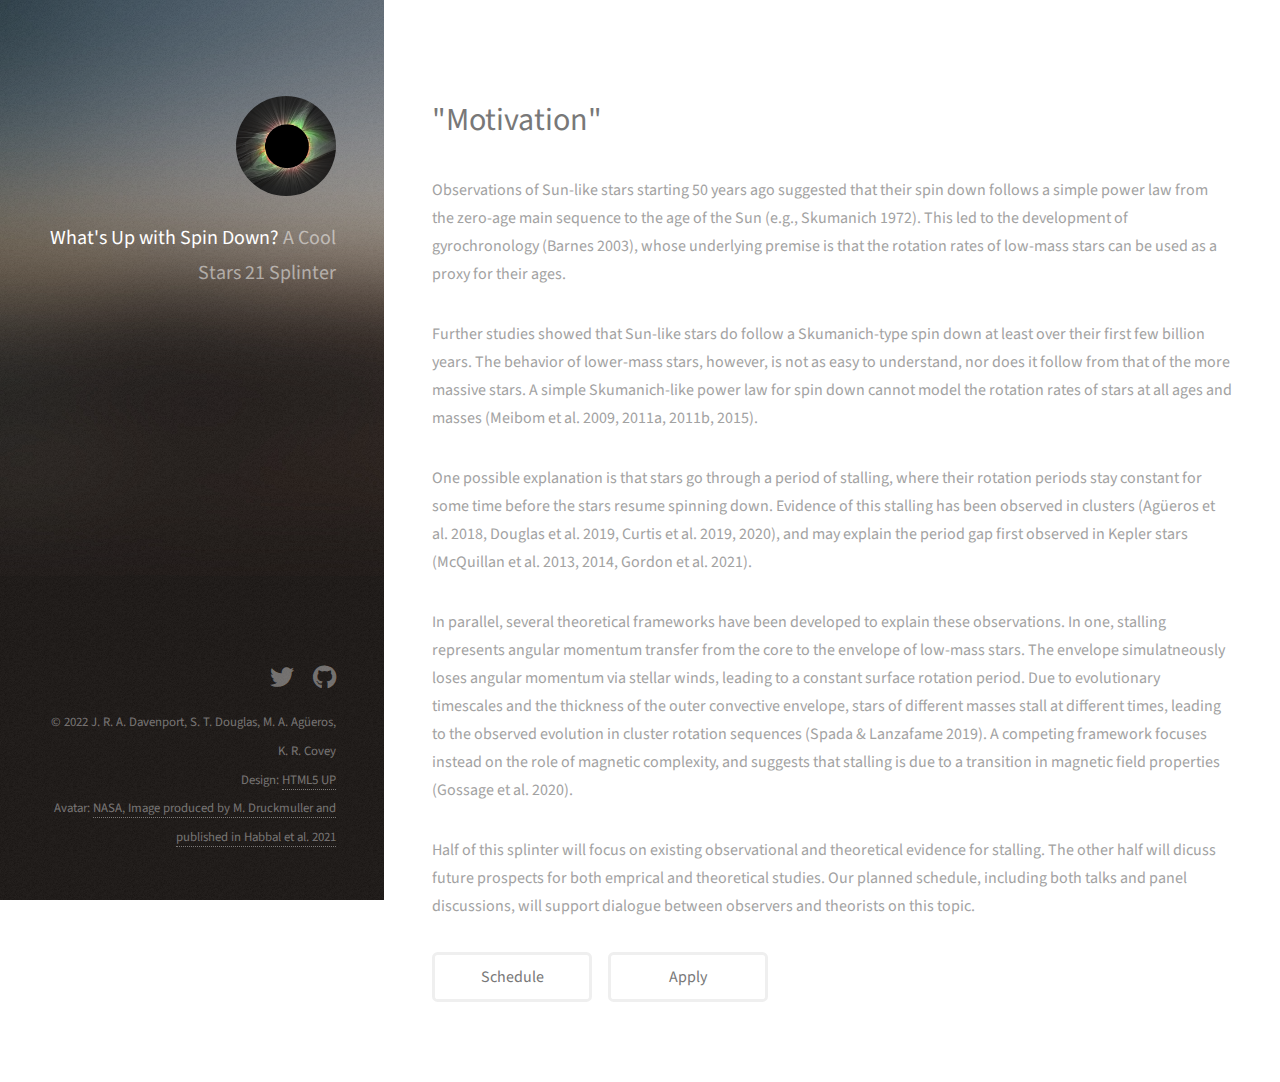
==== motivation.html @ 22a34e7c "add schedule and motivation and avatar image; remove unused material" ====
<!DOCTYPE HTML>
<!--
	Strata by HTML5 UP
	html5up.net | @ajlkn
	Free for personal and commercial use under the CCA 3.0 license (html5up.net/license)
-->
<html>
	<head>
		<title>Motivation</title>
		<meta charset="utf-8" />
		<meta name="viewport" content="width=device-width, initial-scale=1, user-scalable=no" />
		<link rel="stylesheet" href="assets/css/main.css" />
	</head>
	<body class="is-preload">

		<!-- Header -->
			<header id="header">
				<div class="inner">
					<a href="index.html" class="image avatar"><img src="images/avatar.png" alt="" /></a>
					<h1><strong>What's Up with Spin Down?</strong> <br />
					A Cool Stars 21 Splinter<br />
					</h1>
				</div>
			</header>

		<!-- Main -->
			<div id="main">

				<!-- One -->
					<section id="one">
						<header class="major">
							<h2>"Motivation" </h2>
						</header>
						<p>
                            Observations of Sun-like stars starting 50 years ago suggested that their spin down follows a simple power law from the zero-age main sequence to the age of the Sun (e.g., Skumanich 1972). This led to the development of gyrochronology (Barnes 2003), whose underlying premise is that the rotation rates of low-mass stars can be used as a proxy for their ages.
                            <!-- Ages of low-mass stars derived via other methods are highly uncertain, given their long main-sequence lifetimes. -->
                            </p>
                            <p>
                            Further studies showed that Sun-like stars do follow a Skumanich-type spin down at least over their first few billion years. The behavior of lower-mass stars, however, is not as easy to understand, nor does it follow from that of the more massive stars.
                            A simple Skumanich-like power law for spin down cannot model the rotation rates of stars at all ages and masses (Meibom et al. 2009, 2011a, 2011b, 2015).
                            <!-- A single power law cannot simultaneously account for the evolution of solar-mass and lower-mass stars from the age of the Pleiades (~125 Myr) to that of the Hyades (~700 Myr; Meibom et al. 2009, 2011a). Furthermore, the shape of the slow-rotator sequence changes dramatically from what is observed in younger open clusters to that seen in older clusters (1-2.5 Gyr; Meibom et al. 2011b, 2015). These studies established clearly that  -->
                        </p>
                        <p>
                            One possible explanation is that stars go through a period of stalling, where their rotation periods stay constant for some time before the stars resume spinning down.
                            Evidence of this stalling has been observed in clusters (Agüeros et al. 2018, Douglas et al. 2019, Curtis et al. 2019, 2020),
                            and may explain the period gap first observed in Kepler stars (McQuillan et al. 2013, 2014, Gordon et al. 2021).
                            <!-- Half of this splinter will focus on the existing observational evidence for stalling, as well as potential future observations of older and/or low-mass stars.  -->
                            <!-- Recent analyses of Kepler/K2 observations of cluster stars show that solar-mass stars spin down continuously from the age of the Hyades and Praesepe (~700 Myr) to at least 1-1.3 Gyr, the age of NGC 6811 and NGC 752.
                            In contrast, lower mass stars (e.g., K dwarfs) have approximately constant rotation periods over the same timespan (Agüeros et al. 2018, Douglas et al. 2019, Curtis et al. 2019).
                            This is also seen in observations of field stars, where stalling has been proposed to explain the period gap first seen in Kepler stars (McQuillan et al. 2013, 2014) and now confirmed in K2 targets (Gordon et al. 2021).  -->
                            <!-- In addition, early M dwarfs evolve very little from about 1-2.5 Gyr, even as solar-mass stars continue to spin down smoothly over that interval (Curtis et al. 2020). -->
                        </p>
                        <p>
                            In parallel, several theoretical frameworks have been developed to explain these observations.
                            In one, stalling represents angular momentum transfer from the core to the envelope of low-mass stars.
                            The envelope simulatneously loses angular momentum via stellar winds, leading to a constant surface rotation period.
                            Due to evolutionary timescales and the thickness of the outer convective envelope, stars of different masses stall at different times,
                            leading to the observed evolution in cluster rotation sequences (Spada & Lanzafame 2019).
                            A competing framework focuses instead on the role of magnetic complexity, and suggests that stalling is due to a transition in magnetic field properties (Gossage et al. 2020).
                            <!-- The second half of our proposed splinter will focus on theoretical explanations for stalling, implications for our understanding of the Sun’s past and future rotation & activity (and thus also for Earth’s past + future habitability), and future prospects for modeling this phenomenon in light of additional complicating factors (e.g., metallicity). -->
                        </p>
                        <p>
                            Half of this splinter will focus on existing observational and theoretical evidence for stalling.
                            The other half will dicuss future prospects for both emprical and theoretical studies.
                            Our planned schedule, including both talks and panel discussions, will support dialogue between observers and theorists on this topic.
						</p>
						<ul class="actions">
                            <li><a href="schedule.html" class="button">Schedule</a></li>
							<li><a href="#" class="button">Apply</a></li>
						</ul>
					</section>

			</div>

		<!-- Footer -->
			<footer id="footer">
				<div class="inner">
					<ul class="icons">
						<li><a href="https://twitter.com/coolstars21" class="icon brands fa-twitter"><span class="label">Twitter</span></a></li>
						<li><a href="https://github.com/jradavenport/whatsup-spindown" class="icon brands fa-github"><span class="label">Github</span></a></li>
						<!-- <li><a href="#" class="icon brands fa-dribbble"><span class="label">Dribbble</span></a></li> -->
						<!-- <li><a href="#" class="icon solid fa-envelope"><span class="label">Email</span></a></li> -->
					</ul>
					<ul class="copyright">
                        <li>&copy; 2022 J. R. A. Davenport, S. T. Douglas, M. A. Ag&#252;eros, K. R. Covey</li>
                        <li>Design: <a href="http://html5up.net">HTML5 UP</a></li>
                        <li>Avatar: <a href="https://www.nasa.gov/feature/goddard/2021/total-solar-eclipses-shine-light-solar-wind-ace">NASA, Image produced by M. Druckmuller and published in Habbal et al. 2021</a></li>
					</ul>
				</div>
			</footer>

		<!-- Scripts -->
			<script src="assets/js/jquery.min.js"></script>
			<script src="assets/js/jquery.poptrox.min.js"></script>
			<script src="assets/js/browser.min.js"></script>
			<script src="assets/js/breakpoints.min.js"></script>
			<script src="assets/js/util.js"></script>
			<script src="assets/js/main.js"></script>

	</body>
</html>
---- assets/css/main.css ----
@import url("fontawesome-all.min.css");
@import url("https://fonts.googleapis.com/css?family=Source+Sans+Pro:400,400italic");

/*
	Strata by HTML5 UP
	html5up.net | @ajlkn
	Free for personal and commercial use under the CCA 3.0 license (html5up.net/license)
*/

html, body, div, span, applet, object,
iframe, h1, h2, h3, h4, h5, h6, p, blockquote,
pre, a, abbr, acronym, address, big, cite,
code, del, dfn, em, img, ins, kbd, q, s, samp,
small, strike, strong, sub, sup, tt, var, b,
u, i, center, dl, dt, dd, ol, ul, li, fieldset,
form, label, legend, table, caption, tbody,
tfoot, thead, tr, th, td, article, aside,
canvas, details, embed, figure, figcaption,
footer, header, hgroup, menu, nav, output, ruby,
section, summary, time, mark, audio, video {
	margin: 0;
	padding: 0;
	border: 0;
	font-size: 100%;
	font: inherit;
	vertical-align: baseline;}

article, aside, details, figcaption, figure,
footer, header, hgroup, menu, nav, section {
	display: block;}

body {
	line-height: 1;
}

ol, ul {
	list-style: none;
}

blockquote, q {
	quotes: none;
}

	blockquote:before, blockquote:after, q:before, q:after {
		content: '';
		content: none;
	}

table {
	border-collapse: collapse;
	border-spacing: 0;
}

body {
	-webkit-text-size-adjust: none;
}

mark {
	background-color: transparent;
	color: inherit;
}

input::-moz-focus-inner {
	border: 0;
	padding: 0;
}

input, select, textarea {
	-moz-appearance: none;
	-webkit-appearance: none;
	-ms-appearance: none;
	appearance: none;
}

/* Basic */

	html {
		box-sizing: border-box;
	}

	*, *:before, *:after {
		box-sizing: inherit;
	}

	body {
		background: #fff;
	}

		body.is-preload *, body.is-preload *:before, body.is-preload *:after {
			-moz-animation: none !important;
			-webkit-animation: none !important;
			-ms-animation: none !important;
			animation: none !important;
			-moz-transition: none !important;
			-webkit-transition: none !important;
			-ms-transition: none !important;
			transition: none !important;
		}

	body, input, select, textarea {
		color: #a2a2a2;
		font-family: "Source Sans Pro", Helvetica, sans-serif;
		font-size: 16pt;
		font-weight: 400;
		line-height: 1.75em;
	}

	a {
		-moz-transition: color 0.2s ease-in-out, border-color 0.2s ease-in-out;
		-webkit-transition: color 0.2s ease-in-out, border-color 0.2s ease-in-out;
		-ms-transition: color 0.2s ease-in-out, border-color 0.2s ease-in-out;
		transition: color 0.2s ease-in-out, border-color 0.2s ease-in-out;
		border-bottom: dotted 1px;
		color: #49bf9d;
		text-decoration: none;
	}

		a:hover {
			border-bottom-color: transparent;
			color: #49bf9d !important;
			text-decoration: none;
		}

	strong, b {
		color: #787878;
		font-weight: 400;
	}

	em, i {
		font-style: italic;
	}

	p {
		margin: 0 0 2em 0;
	}

	h1, h2, h3, h4, h5, h6 {
		color: #787878;
		font-weight: 400;
		line-height: 1em;
		margin: 0 0 1em 0;
	}

		h1 a, h2 a, h3 a, h4 a, h5 a, h6 a {
			color: inherit;
			text-decoration: none;
		}

	h1 {
		font-size: 2em;
		line-height: 1.5em;
	}

	h2 {
		font-size: 1.5em;
		line-height: 1.5em;
	}

	h3 {
		font-size: 1.25em;
		line-height: 1.5em;
	}

	h4 {
		font-size: 1.1em;
		line-height: 1.5em;
	}

	h5 {
		font-size: 0.9em;
		line-height: 1.5em;
	}

	h6 {
		font-size: 0.7em;
		line-height: 1.5em;
	}

	sub {
		font-size: 0.8em;
		position: relative;
		top: 0.5em;
	}

	sup {
		font-size: 0.8em;
		position: relative;
		top: -0.5em;
	}

	hr {
		border: 0;
		border-bottom: solid 2px #efefef;
		margin: 2em 0;
	}

		hr.major {
			margin: 3em 0;
		}

	blockquote {
		border-left: solid 6px #efefef;
		font-style: italic;
		margin: 0 0 2em 0;
		padding: 0.5em 0 0.5em 1.5em;
	}

	code {
		background: #f7f7f7;
		border-radius: 0.35em;
		border: solid 2px #efefef;
		font-family: "Courier New", monospace;
		font-size: 0.9em;
		margin: 0 0.25em;
		padding: 0.25em 0.65em;
	}

	pre {
		-webkit-overflow-scrolling: touch;
		font-family: "Courier New", monospace;
		font-size: 0.9em;
		margin: 0 0 2em 0;
	}

		pre code {
			display: block;
			line-height: 1.75em;
			padding: 1em 1.5em;
			overflow-x: auto;
		}

	.align-left {
		text-align: left;
	}

	.align-center {
		text-align: center;
	}

	.align-right {
		text-align: right;
	}

/* Container */

	.container {
		margin: 0 auto;
		max-width: calc(100% - 4em);
		width: 100%;
	}

		.container.xsmall {
			width: 25%;
		}

		.container.small {
			width: 50%;
		}

		.container.medium {
			width: 75%;
		}

		.container.large {
			width: 125%;
		}

		.container.xlarge {
			width: 150%;
		}

		.container.max {
			width: 100%;
		}

		@media screen and (max-width: 980px) {

			.container {
				width: 100% !important;
				max-width: 100% !important;
			}

		}

		@media screen and (max-width: 480px) {

			.container {
				max-width: calc(100% - 3em);
			}

		}

/* Row */

	.row {
		display: flex;
		flex-wrap: wrap;
		box-sizing: border-box;
		align-items: stretch;
	}

		.row > * {
			box-sizing: border-box;
		}

		.row.gtr-uniform > * > :last-child {
			margin-bottom: 0;
		}

		.row.aln-left {
			justify-content: flex-start;
		}

		.row.aln-center {
			justify-content: center;
		}

		.row.aln-right {
			justify-content: flex-end;
		}

		.row.aln-top {
			align-items: flex-start;
		}

		.row.aln-middle {
			align-items: center;
		}

		.row.aln-bottom {
			align-items: flex-end;
		}

		.row > .imp {
			order: -1;
		}

		.row > .col-1 {
			width: 8.33333%;
		}

		.row > .off-1 {
			margin-left: 8.33333%;
		}

		.row > .col-2 {
			width: 16.66667%;
		}

		.row > .off-2 {
			margin-left: 16.66667%;
		}

		.row > .col-3 {
			width: 25%;
		}

		.row > .off-3 {
			margin-left: 25%;
		}

		.row > .col-4 {
			width: 33.33333%;
		}

		.row > .off-4 {
			margin-left: 33.33333%;
		}

		.row > .col-5 {
			width: 41.66667%;
		}

		.row > .off-5 {
			margin-left: 41.66667%;
		}

		.row > .col-6 {
			width: 50%;
		}

		.row > .off-6 {
			margin-left: 50%;
		}

		.row > .col-7 {
			width: 58.33333%;
		}

		.row > .off-7 {
			margin-left: 58.33333%;
		}

		.row > .col-8 {
			width: 66.66667%;
		}

		.row > .off-8 {
			margin-left: 66.66667%;
		}

		.row > .col-9 {
			width: 75%;
		}

		.row > .off-9 {
			margin-left: 75%;
		}

		.row > .col-10 {
			width: 83.33333%;
		}

		.row > .off-10 {
			margin-left: 83.33333%;
		}

		.row > .col-11 {
			width: 91.66667%;
		}

		.row > .off-11 {
			margin-left: 91.66667%;
		}

		.row > .col-12 {
			width: 100%;
		}

		.row > .off-12 {
			margin-left: 100%;
		}

		.row.gtr-0 {
			margin-top: 0;
			margin-left: 0em;
		}

			.row.gtr-0 > * {
				padding: 0 0 0 0em;
			}

			.row.gtr-0.gtr-uniform {
				margin-top: 0em;
			}

				.row.gtr-0.gtr-uniform > * {
					padding-top: 0em;
				}

		.row.gtr-25 {
			margin-top: 0;
			margin-left: -0.625em;
		}

			.row.gtr-25 > * {
				padding: 0 0 0 0.625em;
			}

			.row.gtr-25.gtr-uniform {
				margin-top: -0.625em;
			}

				.row.gtr-25.gtr-uniform > * {
					padding-top: 0.625em;
				}

		.row.gtr-50 {
			margin-top: 0;
			margin-left: -1.25em;
		}

			.row.gtr-50 > * {
				padding: 0 0 0 1.25em;
			}

			.row.gtr-50.gtr-uniform {
				margin-top: -1.25em;
			}

				.row.gtr-50.gtr-uniform > * {
					padding-top: 1.25em;
				}

		.row {
			margin-top: 0;
			margin-left: -2.5em;
		}

			.row > * {
				padding: 0 0 0 2.5em;
			}

			.row.gtr-uniform {
				margin-top: -2.5em;
			}

				.row.gtr-uniform > * {
					padding-top: 2.5em;
				}

		.row.gtr-150 {
			margin-top: 0;
			margin-left: -3.75em;
		}

			.row.gtr-150 > * {
				padding: 0 0 0 3.75em;
			}

			.row.gtr-150.gtr-uniform {
				margin-top: -3.75em;
			}

				.row.gtr-150.gtr-uniform > * {
					padding-top: 3.75em;
				}

		.row.gtr-200 {
			margin-top: 0;
			margin-left: -5em;
		}

			.row.gtr-200 > * {
				padding: 0 0 0 5em;
			}

			.row.gtr-200.gtr-uniform {
				margin-top: -5em;
			}

				.row.gtr-200.gtr-uniform > * {
					padding-top: 5em;
				}

		@media screen and (max-width: 1800px) {

			.row {
				display: flex;
				flex-wrap: wrap;
				box-sizing: border-box;
				align-items: stretch;
			}

				.row > * {
					box-sizing: border-box;
				}

				.row.gtr-uniform > * > :last-child {
					margin-bottom: 0;
				}

				.row.aln-left {
					justify-content: flex-start;
				}

				.row.aln-center {
					justify-content: center;
				}

				.row.aln-right {
					justify-content: flex-end;
				}

				.row.aln-top {
					align-items: flex-start;
				}

				.row.aln-middle {
					align-items: center;
				}

				.row.aln-bottom {
					align-items: flex-end;
				}

				.row > .imp-xlarge {
					order: -1;
				}

				.row > .col-1-xlarge {
					width: 8.33333%;
				}

				.row > .off-1-xlarge {
					margin-left: 8.33333%;
				}

				.row > .col-2-xlarge {
					width: 16.66667%;
				}

				.row > .off-2-xlarge {
					margin-left: 16.66667%;
				}

				.row > .col-3-xlarge {
					width: 25%;
				}

				.row > .off-3-xlarge {
					margin-left: 25%;
				}

				.row > .col-4-xlarge {
					width: 33.33333%;
				}

				.row > .off-4-xlarge {
					margin-left: 33.33333%;
				}

				.row > .col-5-xlarge {
					width: 41.66667%;
				}

				.row > .off-5-xlarge {
					margin-left: 41.66667%;
				}

				.row > .col-6-xlarge {
					width: 50%;
				}

				.row > .off-6-xlarge {
					margin-left: 50%;
				}

				.row > .col-7-xlarge {
					width: 58.33333%;
				}

				.row > .off-7-xlarge {
					margin-left: 58.33333%;
				}

				.row > .col-8-xlarge {
					width: 66.66667%;
				}

				.row > .off-8-xlarge {
					margin-left: 66.66667%;
				}

				.row > .col-9-xlarge {
					width: 75%;
				}

				.row > .off-9-xlarge {
					margin-left: 75%;
				}

				.row > .col-10-xlarge {
					width: 83.33333%;
				}

				.row > .off-10-xlarge {
					margin-left: 83.33333%;
				}

				.row > .col-11-xlarge {
					width: 91.66667%;
				}

				.row > .off-11-xlarge {
					margin-left: 91.66667%;
				}

				.row > .col-12-xlarge {
					width: 100%;
				}

				.row > .off-12-xlarge {
					margin-left: 100%;
				}

				.row.gtr-0 {
					margin-top: 0;
					margin-left: 0em;
				}

					.row.gtr-0 > * {
						padding: 0 0 0 0em;
					}

					.row.gtr-0.gtr-uniform {
						margin-top: 0em;
					}

						.row.gtr-0.gtr-uniform > * {
							padding-top: 0em;
						}

				.row.gtr-25 {
					margin-top: 0;
					margin-left: -0.625em;
				}

					.row.gtr-25 > * {
						padding: 0 0 0 0.625em;
					}

					.row.gtr-25.gtr-uniform {
						margin-top: -0.625em;
					}

						.row.gtr-25.gtr-uniform > * {
							padding-top: 0.625em;
						}

				.row.gtr-50 {
					margin-top: 0;
					margin-left: -1.25em;
				}

					.row.gtr-50 > * {
						padding: 0 0 0 1.25em;
					}

					.row.gtr-50.gtr-uniform {
						margin-top: -1.25em;
					}

						.row.gtr-50.gtr-uniform > * {
							padding-top: 1.25em;
						}

				.row {
					margin-top: 0;
					margin-left: -2.5em;
				}

					.row > * {
						padding: 0 0 0 2.5em;
					}

					.row.gtr-uniform {
						margin-top: -2.5em;
					}

						.row.gtr-uniform > * {
							padding-top: 2.5em;
						}

				.row.gtr-150 {
					margin-top: 0;
					margin-left: -3.75em;
				}

					.row.gtr-150 > * {
						padding: 0 0 0 3.75em;
					}

					.row.gtr-150.gtr-uniform {
						margin-top: -3.75em;
					}

						.row.gtr-150.gtr-uniform > * {
							padding-top: 3.75em;
						}

				.row.gtr-200 {
					margin-top: 0;
					margin-left: -5em;
				}

					.row.gtr-200 > * {
						padding: 0 0 0 5em;
					}

					.row.gtr-200.gtr-uniform {
						margin-top: -5em;
					}

						.row.gtr-200.gtr-uniform > * {
							padding-top: 5em;
						}

		}

		@media screen and (max-width: 1280px) {

			.row {
				display: flex;
				flex-wrap: wrap;
				box-sizing: border-box;
				align-items: stretch;
			}

				.row > * {
					box-sizing: border-box;
				}

				.row.gtr-uniform > * > :last-child {
					margin-bottom: 0;
				}

				.row.aln-left {
					justify-content: flex-start;
				}

				.row.aln-center {
					justify-content: center;
				}

				.row.aln-right {
					justify-content: flex-end;
				}

				.row.aln-top {
					align-items: flex-start;
				}

				.row.aln-middle {
					align-items: center;
				}

				.row.aln-bottom {
					align-items: flex-end;
				}

				.row > .imp-large {
					order: -1;
				}

				.row > .col-1-large {
					width: 8.33333%;
				}

				.row > .off-1-large {
					margin-left: 8.33333%;
				}

				.row > .col-2-large {
					width: 16.66667%;
				}

				.row > .off-2-large {
					margin-left: 16.66667%;
				}

				.row > .col-3-large {
					width: 25%;
				}

				.row > .off-3-large {
					margin-left: 25%;
				}

				.row > .col-4-large {
					width: 33.33333%;
				}

				.row > .off-4-large {
					margin-left: 33.33333%;
				}

				.row > .col-5-large {
					width: 41.66667%;
				}

				.row > .off-5-large {
					margin-left: 41.66667%;
				}

				.row > .col-6-large {
					width: 50%;
				}

				.row > .off-6-large {
					margin-left: 50%;
				}

				.row > .col-7-large {
					width: 58.33333%;
				}

				.row > .off-7-large {
					margin-left: 58.33333%;
				}

				.row > .col-8-large {
					width: 66.66667%;
				}

				.row > .off-8-large {
					margin-left: 66.66667%;
				}

				.row > .col-9-large {
					width: 75%;
				}

				.row > .off-9-large {
					margin-left: 75%;
				}

				.row > .col-10-large {
					width: 83.33333%;
				}

				.row > .off-10-large {
					margin-left: 83.33333%;
				}

				.row > .col-11-large {
					width: 91.66667%;
				}

				.row > .off-11-large {
					margin-left: 91.66667%;
				}

				.row > .col-12-large {
					width: 100%;
				}

				.row > .off-12-large {
					margin-left: 100%;
				}

				.row.gtr-0 {
					margin-top: 0;
					margin-left: 0em;
				}

					.row.gtr-0 > * {
						padding: 0 0 0 0em;
					}

					.row.gtr-0.gtr-uniform {
						margin-top: 0em;
					}

						.row.gtr-0.gtr-uniform > * {
							padding-top: 0em;
						}

				.row.gtr-25 {
					margin-top: 0;
					margin-left: -0.5em;
				}

					.row.gtr-25 > * {
						padding: 0 0 0 0.5em;
					}

					.row.gtr-25.gtr-uniform {
						margin-top: -0.5em;
					}

						.row.gtr-25.gtr-uniform > * {
							padding-top: 0.5em;
						}

				.row.gtr-50 {
					margin-top: 0;
					margin-left: -1em;
				}

					.row.gtr-50 > * {
						padding: 0 0 0 1em;
					}

					.row.gtr-50.gtr-uniform {
						margin-top: -1em;
					}

						.row.gtr-50.gtr-uniform > * {
							padding-top: 1em;
						}

				.row {
					margin-top: 0;
					margin-left: -2em;
				}

					.row > * {
						padding: 0 0 0 2em;
					}

					.row.gtr-uniform {
						margin-top: -2em;
					}

						.row.gtr-uniform > * {
							padding-top: 2em;
						}

				.row.gtr-150 {
					margin-top: 0;
					margin-left: -3em;
				}

					.row.gtr-150 > * {
						padding: 0 0 0 3em;
					}

					.row.gtr-150.gtr-uniform {
						margin-top: -3em;
					}

						.row.gtr-150.gtr-uniform > * {
							padding-top: 3em;
						}

				.row.gtr-200 {
					margin-top: 0;
					margin-left: -4em;
				}

					.row.gtr-200 > * {
						padding: 0 0 0 4em;
					}

					.row.gtr-200.gtr-uniform {
						margin-top: -4em;
					}

						.row.gtr-200.gtr-uniform > * {
							padding-top: 4em;
						}

		}

		@media screen and (max-width: 980px) {

			.row {
				display: flex;
				flex-wrap: wrap;
				box-sizing: border-box;
				align-items: stretch;
			}

				.row > * {
					box-sizing: border-box;
				}

				.row.gtr-uniform > * > :last-child {
					margin-bottom: 0;
				}

				.row.aln-left {
					justify-content: flex-start;
				}

				.row.aln-center {
					justify-content: center;
				}

				.row.aln-right {
					justify-content: flex-end;
				}

				.row.aln-top {
					align-items: flex-start;
				}

				.row.aln-middle {
					align-items: center;
				}

				.row.aln-bottom {
					align-items: flex-end;
				}

				.row > .imp-medium {
					order: -1;
				}

				.row > .col-1-medium {
					width: 8.33333%;
				}

				.row > .off-1-medium {
					margin-left: 8.33333%;
				}

				.row > .col-2-medium {
					width: 16.66667%;
				}

				.row > .off-2-medium {
					margin-left: 16.66667%;
				}

				.row > .col-3-medium {
					width: 25%;
				}

				.row > .off-3-medium {
					margin-left: 25%;
				}

				.row > .col-4-medium {
					width: 33.33333%;
				}

				.row > .off-4-medium {
					margin-left: 33.33333%;
				}

				.row > .col-5-medium {
					width: 41.66667%;
				}

				.row > .off-5-medium {
					margin-left: 41.66667%;
				}

				.row > .col-6-medium {
					width: 50%;
				}

				.row > .off-6-medium {
					margin-left: 50%;
				}

				.row > .col-7-medium {
					width: 58.33333%;
				}

				.row > .off-7-medium {
					margin-left: 58.33333%;
				}

				.row > .col-8-medium {
					width: 66.66667%;
				}

				.row > .off-8-medium {
					margin-left: 66.66667%;
				}

				.row > .col-9-medium {
					width: 75%;
				}

				.row > .off-9-medium {
					margin-left: 75%;
				}

				.row > .col-10-medium {
					width: 83.33333%;
				}

				.row > .off-10-medium {
					margin-left: 83.33333%;
				}

				.row > .col-11-medium {
					width: 91.66667%;
				}

				.row > .off-11-medium {
					margin-left: 91.66667%;
				}

				.row > .col-12-medium {
					width: 100%;
				}

				.row > .off-12-medium {
					margin-left: 100%;
				}

				.row.gtr-0 {
					margin-top: 0;
					margin-left: 0em;
				}

					.row.gtr-0 > * {
						padding: 0 0 0 0em;
					}

					.row.gtr-0.gtr-uniform {
						margin-top: 0em;
					}

						.row.gtr-0.gtr-uniform > * {
							padding-top: 0em;
						}

				.row.gtr-25 {
					margin-top: 0;
					margin-left: -0.5em;
				}

					.row.gtr-25 > * {
						padding: 0 0 0 0.5em;
					}

					.row.gtr-25.gtr-uniform {
						margin-top: -0.5em;
					}

						.row.gtr-25.gtr-uniform > * {
							padding-top: 0.5em;
						}

				.row.gtr-50 {
					margin-top: 0;
					margin-left: -1em;
				}

					.row.gtr-50 > * {
						padding: 0 0 0 1em;
					}

					.row.gtr-50.gtr-uniform {
						margin-top: -1em;
					}

						.row.gtr-50.gtr-uniform > * {
							padding-top: 1em;
						}

				.row {
					margin-top: 0;
					margin-left: -2em;
				}

					.row > * {
						padding: 0 0 0 2em;
					}

					.row.gtr-uniform {
						margin-top: -2em;
					}

						.row.gtr-uniform > * {
							padding-top: 2em;
						}

				.row.gtr-150 {
					margin-top: 0;
					margin-left: -3em;
				}

					.row.gtr-150 > * {
						padding: 0 0 0 3em;
					}

					.row.gtr-150.gtr-uniform {
						margin-top: -3em;
					}

						.row.gtr-150.gtr-uniform > * {
							padding-top: 3em;
						}

				.row.gtr-200 {
					margin-top: 0;
					margin-left: -4em;
				}

					.row.gtr-200 > * {
						padding: 0 0 0 4em;
					}

					.row.gtr-200.gtr-uniform {
						margin-top: -4em;
					}

						.row.gtr-200.gtr-uniform > * {
							padding-top: 4em;
						}

		}

		@media screen and (max-width: 736px) {

			.row {
				display: flex;
				flex-wrap: wrap;
				box-sizing: border-box;
				align-items: stretch;
			}

				.row > * {
					box-sizing: border-box;
				}

				.row.gtr-uniform > * > :last-child {
					margin-bottom: 0;
				}

				.row.aln-left {
					justify-content: flex-start;
				}

				.row.aln-center {
					justify-content: center;
				}

				.row.aln-right {
					justify-content: flex-end;
				}

				.row.aln-top {
					align-items: flex-start;
				}

				.row.aln-middle {
					align-items: center;
				}

				.row.aln-bottom {
					align-items: flex-end;
				}

				.row > .imp-small {
					order: -1;
				}

				.row > .col-1-small {
					width: 8.33333%;
				}

				.row > .off-1-small {
					margin-left: 8.33333%;
				}

				.row > .col-2-small {
					width: 16.66667%;
				}

				.row > .off-2-small {
					margin-left: 16.66667%;
				}

				.row > .col-3-small {
					width: 25%;
				}

				.row > .off-3-small {
					margin-left: 25%;
				}

				.row > .col-4-small {
					width: 33.33333%;
				}

				.row > .off-4-small {
					margin-left: 33.33333%;
				}

				.row > .col-5-small {
					width: 41.66667%;
				}

				.row > .off-5-small {
					margin-left: 41.66667%;
				}

				.row > .col-6-small {
					width: 50%;
				}

				.row > .off-6-small {
					margin-left: 50%;
				}

				.row > .col-7-small {
					width: 58.33333%;
				}

				.row > .off-7-small {
					margin-left: 58.33333%;
				}

				.row > .col-8-small {
					width: 66.66667%;
				}

				.row > .off-8-small {
					margin-left: 66.66667%;
				}

				.row > .col-9-small {
					width: 75%;
				}

				.row > .off-9-small {
					margin-left: 75%;
				}

				.row > .col-10-small {
					width: 83.33333%;
				}

				.row > .off-10-small {
					margin-left: 83.33333%;
				}

				.row > .col-11-small {
					width: 91.66667%;
				}

				.row > .off-11-small {
					margin-left: 91.66667%;
				}

				.row > .col-12-small {
					width: 100%;
				}

				.row > .off-12-small {
					margin-left: 100%;
				}

				.row.gtr-0 {
					margin-top: 0;
					margin-left: 0em;
				}

					.row.gtr-0 > * {
						padding: 0 0 0 0em;
					}

					.row.gtr-0.gtr-uniform {
						margin-top: 0em;
					}

						.row.gtr-0.gtr-uniform > * {
							padding-top: 0em;
						}

				.row.gtr-25 {
					margin-top: 0;
					margin-left: -0.375em;
				}

					.row.gtr-25 > * {
						padding: 0 0 0 0.375em;
					}

					.row.gtr-25.gtr-uniform {
						margin-top: -0.375em;
					}

						.row.gtr-25.gtr-uniform > * {
							padding-top: 0.375em;
						}

				.row.gtr-50 {
					margin-top: 0;
					margin-left: -0.75em;
				}

					.row.gtr-50 > * {
						padding: 0 0 0 0.75em;
					}

					.row.gtr-50.gtr-uniform {
						margin-top: -0.75em;
					}

						.row.gtr-50.gtr-uniform > * {
							padding-top: 0.75em;
						}

				.row {
					margin-top: 0;
					margin-left: -1.5em;
				}

					.row > * {
						padding: 0 0 0 1.5em;
					}

					.row.gtr-uniform {
						margin-top: -1.5em;
					}

						.row.gtr-uniform > * {
							padding-top: 1.5em;
						}

				.row.gtr-150 {
					margin-top: 0;
					margin-left: -2.25em;
				}

					.row.gtr-150 > * {
						padding: 0 0 0 2.25em;
					}

					.row.gtr-150.gtr-uniform {
						margin-top: -2.25em;
					}

						.row.gtr-150.gtr-uniform > * {
							padding-top: 2.25em;
						}

				.row.gtr-200 {
					margin-top: 0;
					margin-left: -3em;
				}

					.row.gtr-200 > * {
						padding: 0 0 0 3em;
					}

					.row.gtr-200.gtr-uniform {
						margin-top: -3em;
					}

						.row.gtr-200.gtr-uniform > * {
							padding-top: 3em;
						}

		}

		@media screen and (max-width: 480px) {

			.row {
				display: flex;
				flex-wrap: wrap;
				box-sizing: border-box;
				align-items: stretch;
			}

				.row > * {
					box-sizing: border-box;
				}

				.row.gtr-uniform > * > :last-child {
					margin-bottom: 0;
				}

				.row.aln-left {
					justify-content: flex-start;
				}

				.row.aln-center {
					justify-content: center;
				}

				.row.aln-right {
					justify-content: flex-end;
				}

				.row.aln-top {
					align-items: flex-start;
				}

				.row.aln-middle {
					align-items: center;
				}

				.row.aln-bottom {
					align-items: flex-end;
				}

				.row > .imp-xsmall {
					order: -1;
				}

				.row > .col-1-xsmall {
					width: 8.33333%;
				}

				.row > .off-1-xsmall {
					margin-left: 8.33333%;
				}

				.row > .col-2-xsmall {
					width: 16.66667%;
				}

				.row > .off-2-xsmall {
					margin-left: 16.66667%;
				}

				.row > .col-3-xsmall {
					width: 25%;
				}

				.row > .off-3-xsmall {
					margin-left: 25%;
				}

				.row > .col-4-xsmall {
					width: 33.33333%;
				}

				.row > .off-4-xsmall {
					margin-left: 33.33333%;
				}

				.row > .col-5-xsmall {
					width: 41.66667%;
				}

				.row > .off-5-xsmall {
					margin-left: 41.66667%;
				}

				.row > .col-6-xsmall {
					width: 50%;
				}

				.row > .off-6-xsmall {
					margin-left: 50%;
				}

				.row > .col-7-xsmall {
					width: 58.33333%;
				}

				.row > .off-7-xsmall {
					margin-left: 58.33333%;
				}

				.row > .col-8-xsmall {
					width: 66.66667%;
				}

				.row > .off-8-xsmall {
					margin-left: 66.66667%;
				}

				.row > .col-9-xsmall {
					width: 75%;
				}

				.row > .off-9-xsmall {
					margin-left: 75%;
				}

				.row > .col-10-xsmall {
					width: 83.33333%;
				}

				.row > .off-10-xsmall {
					margin-left: 83.33333%;
				}

				.row > .col-11-xsmall {
					width: 91.66667%;
				}

				.row > .off-11-xsmall {
					margin-left: 91.66667%;
				}

				.row > .col-12-xsmall {
					width: 100%;
				}

				.row > .off-12-xsmall {
					margin-left: 100%;
				}

				.row.gtr-0 {
					margin-top: 0;
					margin-left: 0em;
				}

					.row.gtr-0 > * {
						padding: 0 0 0 0em;
					}

					.row.gtr-0.gtr-uniform {
						margin-top: 0em;
					}

						.row.gtr-0.gtr-uniform > * {
							padding-top: 0em;
						}

				.row.gtr-25 {
					margin-top: 0;
					margin-left: -0.375em;
				}

					.row.gtr-25 > * {
						padding: 0 0 0 0.375em;
					}

					.row.gtr-25.gtr-uniform {
						margin-top: -0.375em;
					}

						.row.gtr-25.gtr-uniform > * {
							padding-top: 0.375em;
						}

				.row.gtr-50 {
					margin-top: 0;
					margin-left: -0.75em;
				}

					.row.gtr-50 > * {
						padding: 0 0 0 0.75em;
					}

					.row.gtr-50.gtr-uniform {
						margin-top: -0.75em;
					}

						.row.gtr-50.gtr-uniform > * {
							padding-top: 0.75em;
						}

				.row {
					margin-top: 0;
					margin-left: -1.5em;
				}

					.row > * {
						padding: 0 0 0 1.5em;
					}

					.row.gtr-uniform {
						margin-top: -1.5em;
					}

						.row.gtr-uniform > * {
							padding-top: 1.5em;
						}

				.row.gtr-150 {
					margin-top: 0;
					margin-left: -2.25em;
				}

					.row.gtr-150 > * {
						padding: 0 0 0 2.25em;
					}

					.row.gtr-150.gtr-uniform {
						margin-top: -2.25em;
					}

						.row.gtr-150.gtr-uniform > * {
							padding-top: 2.25em;
						}

				.row.gtr-200 {
					margin-top: 0;
					margin-left: -3em;
				}

					.row.gtr-200 > * {
						padding: 0 0 0 3em;
					}

					.row.gtr-200.gtr-uniform {
						margin-top: -3em;
					}

						.row.gtr-200.gtr-uniform > * {
							padding-top: 3em;
						}

		}

/* Section/Article */

	section.special, article.special {
		text-align: center;
	}

	header p {
		color: #b2b2b2;
		position: relative;
		margin: 0 0 1.5em 0;
	}

	header h2 + p {
		font-size: 1.25em;
		margin-top: -1em;
		line-height: 1.5em;
	}

	header h3 + p {
		font-size: 1.1em;
		margin-top: -0.8em;
		line-height: 1.5em;
	}

	header h4 + p,
	header h5 + p,
	header h6 + p {
		font-size: 0.9em;
		margin-top: -0.6em;
		line-height: 1.5em;
	}

	header.major h2 {
		font-size: 2em;
	}

/* Form */

	form {
		margin: 0 0 2em 0;
	}

	label {
		color: #787878;
		display: block;
		font-size: 0.9em;
		font-weight: 400;
		margin: 0 0 1em 0;
	}

	input[type="text"],
	input[type="password"],
	input[type="email"],
	select,
	textarea {
		-moz-appearance: none;
		-webkit-appearance: none;
		-ms-appearance: none;
		appearance: none;
		background: #f7f7f7;
		border-radius: 0.35em;
		border: solid 2px transparent;
		color: inherit;
		display: block;
		outline: 0;
		padding: 0 0.75em;
		text-decoration: none;
		width: 100%;
	}

		input[type="text"]:invalid,
		input[type="password"]:invalid,
		input[type="email"]:invalid,
		select:invalid,
		textarea:invalid {
			box-shadow: none;
		}

		input[type="text"]:focus,
		input[type="password"]:focus,
		input[type="email"]:focus,
		select:focus,
		textarea:focus {
			border-color: #49bf9d;
		}

	select {
		background-image: url("data:image/svg+xml;charset=utf8,%3Csvg xmlns='http://www.w3.org/2000/svg' width='40' height='40' preserveAspectRatio='none' viewBox='0 0 40 40'%3E%3Cpath d='M9.4,12.3l10.4,10.4l10.4-10.4c0.2-0.2,0.5-0.4,0.9-0.4c0.3,0,0.6,0.1,0.9,0.4l3.3,3.3c0.2,0.2,0.4,0.5,0.4,0.9 c0,0.4-0.1,0.6-0.4,0.9L20.7,31.9c-0.2,0.2-0.5,0.4-0.9,0.4c-0.3,0-0.6-0.1-0.9-0.4L4.3,17.3c-0.2-0.2-0.4-0.5-0.4-0.9 c0-0.4,0.1-0.6,0.4-0.9l3.3-3.3c0.2-0.2,0.5-0.4,0.9-0.4S9.1,12.1,9.4,12.3z' fill='%23dfdfdf' /%3E%3C/svg%3E");
		background-size: 1.25rem;
		background-repeat: no-repeat;
		background-position: calc(100% - 1rem) center;
		height: 2.75em;
		padding-right: 2.75em;
		text-overflow: ellipsis;
	}

		select option {
			color: #787878;
			background: #fff;
		}

		select:focus::-ms-value {
			background-color: transparent;
		}

		select::-ms-expand {
			display: none;
		}

	input[type="text"],
	input[type="password"],
	input[type="email"],
	select {
		height: 2.75em;
	}

	textarea {
		padding: 0.75em;
	}

	input[type="checkbox"],
	input[type="radio"] {
		-moz-appearance: none;
		-webkit-appearance: none;
		-ms-appearance: none;
		appearance: none;
		display: block;
		float: left;
		margin-right: -2em;
		opacity: 0;
		width: 1em;
		z-index: -1;
	}

		input[type="checkbox"] + label,
		input[type="radio"] + label {
			text-decoration: none;
			color: #a2a2a2;
			cursor: pointer;
			display: inline-block;
			font-size: 1em;
			font-weight: 400;
			padding-left: 2.4em;
			padding-right: 0.75em;
			position: relative;
		}

			input[type="checkbox"] + label:before,
			input[type="radio"] + label:before {
				-moz-osx-font-smoothing: grayscale;
				-webkit-font-smoothing: antialiased;
				display: inline-block;
				font-style: normal;
				font-variant: normal;
				text-rendering: auto;
				line-height: 1;
				text-transform: none !important;
				font-family: 'Font Awesome 5 Free';
				font-weight: 900;
			}

			input[type="checkbox"] + label:before,
			input[type="radio"] + label:before {
				background: #f7f7f7;
				border-radius: 0.35em;
				border: solid 2px transparent;
				content: '';
				display: inline-block;
				font-size: 0.8em;
				height: 2.0625em;
				left: 0;
				line-height: 1.85625em;
				position: absolute;
				text-align: center;
				top: 0;
				width: 2.0625em;
			}

		input[type="checkbox"]:checked + label:before,
		input[type="radio"]:checked + label:before {
			background: #787878;
			border-color: #787878;
			color: #fff;
			content: '\f00c';
		}

		input[type="checkbox"]:focus + label:before,
		input[type="radio"]:focus + label:before {
			border-color: #49bf9d;
		}

	input[type="checkbox"] + label:before {
		border-radius: 0.35em;
	}

	input[type="radio"] + label:before {
		border-radius: 100%;
	}

	::-webkit-input-placeholder {
		color: #b2b2b2 !important;
		opacity: 1.0;
	}

	:-moz-placeholder {
		color: #b2b2b2 !important;
		opacity: 1.0;
	}

	::-moz-placeholder {
		color: #b2b2b2 !important;
		opacity: 1.0;
	}

	:-ms-input-placeholder {
		color: #b2b2b2 !important;
		opacity: 1.0;
	}

/* Box */

	.box {
		border-radius: 0.35em;
		border: solid 2px #efefef;
		margin-bottom: 2em;
		padding: 1.5em;
	}

		.box > :last-child,
		.box > :last-child > :last-child,
		.box > :last-child > :last-child > :last-child {
			margin-bottom: 0;
		}

		.box.alt {
			border: 0;
			border-radius: 0;
			padding: 0;
		}

/* Icon */

	.icon {
		text-decoration: none;
		border-bottom: none;
		position: relative;
	}

		.icon:before {
			-moz-osx-font-smoothing: grayscale;
			-webkit-font-smoothing: antialiased;
			display: inline-block;
			font-style: normal;
			font-variant: normal;
			text-rendering: auto;
			line-height: 1;
			text-transform: none !important;
			font-family: 'Font Awesome 5 Free';
			font-weight: 400;
		}

		.icon > .label {
			display: none;
		}

		.icon:before {
			line-height: inherit;
		}

		.icon.solid:before {
			font-weight: 900;
		}

		.icon.brands:before {
			font-family: 'Font Awesome 5 Brands';
		}

/* Image */

	.image {
		border-radius: 0.35em;
		border: 0;
		display: inline-block;
		position: relative;
	}

		.image:before {
			-moz-transition: opacity 0.2s ease-in-out;
			-webkit-transition: opacity 0.2s ease-in-out;
			-ms-transition: opacity 0.2s ease-in-out;
			transition: opacity 0.2s ease-in-out;
			background: url("images/overlay.png");
			border-radius: 0.35em;
			content: '';
			display: block;
			height: 100%;
			left: 0;
			opacity: 0.5;
			position: absolute;
			top: 0;
			width: 100%;
		}

		.image.thumb {
			text-align: center;
		}

			.image.thumb:after {
				-moz-transition: opacity 0.2s ease-in-out;
				-webkit-transition: opacity 0.2s ease-in-out;
				-ms-transition: opacity 0.2s ease-in-out;
				transition: opacity 0.2s ease-in-out;
				border-radius: 0.35em;
				border: solid 3px rgba(255, 255, 255, 0.5);
				color: #fff;
				content: 'View';
				display: inline-block;
				font-size: 0.8em;
				font-weight: 400;
				left: 50%;
				line-height: 2.25em;
				margin: -1.25em 0 0 -3em;
				opacity: 0;
				padding: 0 1.5em;
				position: absolute;
				text-align: center;
				text-decoration: none;
				top: 50%;
				white-space: nowrap;
			}

			.image.thumb:hover:after {
				opacity: 1.0;
			}

			.image.thumb:hover:before {
				background: url("images/overlay.png"), url("images/overlay.png");
				opacity: 1.0;
			}

		.image img {
			border-radius: 0.35em;
			display: block;
		}

		.image.left {
			float: left;
			margin: 0 1.5em 1em 0;
			top: 0.25em;
		}

		.image.right {
			float: right;
			margin: 0 0 1em 1.5em;
			top: 0.25em;
		}

		.image.left, .image.right {
			max-width: 40%;
		}

			.image.left img, .image.right img {
				width: 100%;
			}

		.image.fit {
			display: block;
			margin: 0 0 2em 0;
			width: 100%;
		}

			.image.fit img {
				width: 100%;
			}

		.image.avatar {
			border-radius: 100%;
		}

			.image.avatar:before {
				display: none;
			}

			.image.avatar img {
				border-radius: 100%;
				width: 100%;
			}

/* List */

	ol {
		list-style: decimal;
		margin: 0 0 2em 0;
		padding-left: 1.25em;
	}

		ol li {
			padding-left: 0.25em;
		}

	ul {
		list-style: disc;
		margin: 0 0 2em 0;
		padding-left: 1em;
	}

		ul li {
			padding-left: 0.5em;
		}

		ul.alt {
			list-style: none;
			padding-left: 0;
		}

			ul.alt li {
				border-top: solid 2px #efefef;
				padding: 0.5em 0;
			}

				ul.alt li:first-child {
					border-top: 0;
					padding-top: 0;
				}

	dl {
		margin: 0 0 2em 0;
	}

/* Icons */

	ul.icons {
		cursor: default;
		list-style: none;
		padding-left: 0;
	}

		ul.icons li {
			display: inline-block;
			padding: 0 1em 0 0;
		}

			ul.icons li:last-child {
				padding-right: 0;
			}

			ul.icons li .icon:before {
				font-size: 1.5em;
			}

/* Labeled Icons */

	ul.labeled-icons {
		list-style: none;
		padding: 0;
	}

		ul.labeled-icons li {
			line-height: 1.75em;
			margin: 1.5em 0 0 0;
			padding-left: 2.25em;
			position: relative;
		}

			ul.labeled-icons li:first-child {
				margin-top: 0;
			}

			ul.labeled-icons li a {
				color: inherit;
			}

			ul.labeled-icons li h3 {
				color: #b2b2b2;
				left: 0;
				position: absolute;
				text-align: center;
				top: 0;
				width: 1em;
			}

/* Actions */

	ul.actions {
		display: -moz-flex;
		display: -webkit-flex;
		display: -ms-flex;
		display: flex;
		cursor: default;
		list-style: none;
		margin-left: -1em;
		padding-left: 0;
	}

		ul.actions li {
			padding: 0 0 0 1em;
			vertical-align: middle;
		}

		ul.actions.special {
			-moz-justify-content: center;
			-webkit-justify-content: center;
			-ms-justify-content: center;
			justify-content: center;
			width: 100%;
			margin-left: 0;
		}

			ul.actions.special li:first-child {
				padding-left: 0;
			}

		ul.actions.stacked {
			-moz-flex-direction: column;
			-webkit-flex-direction: column;
			-ms-flex-direction: column;
			flex-direction: column;
			margin-left: 0;
		}

			ul.actions.stacked li {
				padding: 1.3em 0 0 0;
			}

				ul.actions.stacked li:first-child {
					padding-top: 0;
				}

		ul.actions.fit {
			width: calc(100% + 1em);
		}

			ul.actions.fit li {
				-moz-flex-grow: 1;
				-webkit-flex-grow: 1;
				-ms-flex-grow: 1;
				flex-grow: 1;
				-moz-flex-shrink: 1;
				-webkit-flex-shrink: 1;
				-ms-flex-shrink: 1;
				flex-shrink: 1;
				width: 100%;
			}

				ul.actions.fit li > * {
					width: 100%;
				}

			ul.actions.fit.stacked {
				width: 100%;
			}

		@media screen and (max-width: 480px) {

			ul.actions:not(.fixed) {
				-moz-flex-direction: column;
				-webkit-flex-direction: column;
				-ms-flex-direction: column;
				flex-direction: column;
				margin-left: 0;
				width: 100% !important;
			}

				ul.actions:not(.fixed) li {
					-moz-flex-grow: 1;
					-webkit-flex-grow: 1;
					-ms-flex-grow: 1;
					flex-grow: 1;
					-moz-flex-shrink: 1;
					-webkit-flex-shrink: 1;
					-ms-flex-shrink: 1;
					flex-shrink: 1;
					padding: 1em 0 0 0;
					text-align: center;
					width: 100%;
				}

					ul.actions:not(.fixed) li > * {
						width: 100%;
					}

					ul.actions:not(.fixed) li:first-child {
						padding-top: 0;
					}

					ul.actions:not(.fixed) li input[type="submit"],
					ul.actions:not(.fixed) li input[type="reset"],
					ul.actions:not(.fixed) li input[type="button"],
					ul.actions:not(.fixed) li button,
					ul.actions:not(.fixed) li .button {
						width: 100%;
					}

						ul.actions:not(.fixed) li input[type="submit"].icon:before,
						ul.actions:not(.fixed) li input[type="reset"].icon:before,
						ul.actions:not(.fixed) li input[type="button"].icon:before,
						ul.actions:not(.fixed) li button.icon:before,
						ul.actions:not(.fixed) li .button.icon:before {
							margin-left: -0.5em;
						}

		}

/* Table */

	.table-wrapper {
		-webkit-overflow-scrolling: touch;
		overflow-x: auto;
	}

	table {
		margin: 0 0 2em 0;
		width: 100%;
	}

		table tbody tr {
			border: solid 1px #efefef;
			border-left: 0;
			border-right: 0;
		}

			table tbody tr:nth-child(2n + 1) {
				background-color: #f7f7f7;
			}

		table td {
			padding: 0.75em 0.75em;
		}

		table th {
			color: #787878;
			font-size: 0.9em;
			font-weight: 400;
			padding: 0 0.75em 0.75em 0.75em;
			text-align: left;
		}

		table thead {
			border-bottom: solid 2px #efefef;
		}

		table tfoot {
			border-top: solid 2px #efefef;
		}

		table.alt {
			border-collapse: separate;
		}

			table.alt tbody tr td {
				border: solid 2px #efefef;
				border-left-width: 0;
				border-top-width: 0;
			}

				table.alt tbody tr td:first-child {
					border-left-width: 2px;
				}

			table.alt tbody tr:first-child td {
				border-top-width: 2px;
			}

			table.alt thead {
				border-bottom: 0;
			}

			table.alt tfoot {
				border-top: 0;
			}

/* Button */

	input[type="submit"],
	input[type="reset"],
	input[type="button"],
	.button {
		-moz-appearance: none;
		-webkit-appearance: none;
		-ms-appearance: none;
		appearance: none;
		-moz-transition: background-color 0.2s ease-in-out, color 0.2s ease-in-out, border-color 0.2s ease-in-out;
		-webkit-transition: background-color 0.2s ease-in-out, color 0.2s ease-in-out, border-color 0.2s ease-in-out;
		-ms-transition: background-color 0.2s ease-in-out, color 0.2s ease-in-out, border-color 0.2s ease-in-out;
		transition: background-color 0.2s ease-in-out, color 0.2s ease-in-out, border-color 0.2s ease-in-out;
		background-color: transparent;
		border-radius: 0.35em;
		border: solid 3px #efefef;
		color: #787878 !important;
		cursor: pointer;
		display: inline-block;
		font-weight: 400;
		height: 3.15em;
		height: calc(2.75em + 6px);
		line-height: 2.75em;
		min-width: 10em;
		padding: 0 1.5em;
		text-align: center;
		text-decoration: none;
		white-space: nowrap;
	}

		input[type="submit"]:hover,
		input[type="reset"]:hover,
		input[type="button"]:hover,
		.button:hover {
			border-color: #49bf9d;
			color: #49bf9d !important;
		}

		input[type="submit"]:active,
		input[type="reset"]:active,
		input[type="button"]:active,
		.button:active {
			background-color: rgba(73, 191, 157, 0.1);
			border-color: #49bf9d;
			color: #49bf9d !important;
		}

		input[type="submit"].icon,
		input[type="reset"].icon,
		input[type="button"].icon,
		.button.icon {
			padding-left: 1.35em;
		}

			input[type="submit"].icon:before,
			input[type="reset"].icon:before,
			input[type="button"].icon:before,
			.button.icon:before {
				margin-right: 0.5em;
			}

		input[type="submit"].fit,
		input[type="reset"].fit,
		input[type="button"].fit,
		.button.fit {
			min-width: 0;
			width: 100%;
		}

		input[type="submit"].small,
		input[type="reset"].small,
		input[type="button"].small,
		.button.small {
			font-size: 0.8em;
		}

		input[type="submit"].large,
		input[type="reset"].large,
		input[type="button"].large,
		.button.large {
			font-size: 1.35em;
		}

		input[type="submit"].primary,
		input[type="reset"].primary,
		input[type="button"].primary,
		.button.primary {
			background-color: #49bf9d;
			border-color: #49bf9d;
			color: #ffffff !important;
		}

			input[type="submit"].primary:hover,
			input[type="reset"].primary:hover,
			input[type="button"].primary:hover,
			.button.primary:hover {
				background-color: #5cc6a7;
				border-color: #5cc6a7;
			}

			input[type="submit"].primary:active,
			input[type="reset"].primary:active,
			input[type="button"].primary:active,
			.button.primary:active {
				background-color: #3eb08f;
				border-color: #3eb08f;
			}

		input[type="submit"].disabled, input[type="submit"]:disabled,
		input[type="reset"].disabled,
		input[type="reset"]:disabled,
		input[type="button"].disabled,
		input[type="button"]:disabled,
		.button.disabled,
		.button:disabled {
			background-color: #e7e7e7 !important;
			border-color: #e7e7e7 !important;
			color: #b2b2b2 !important;
			cursor: default;
		}

/* Work Item */

	.work-item {
		margin: 0 0 2em 0;
	}

		.work-item .image {
			margin: 0 0 1.5em 0;
		}

		.work-item h3 {
			font-size: 1em;
			margin: 0 0 0.5em 0;
		}

		.work-item p {
			font-size: 0.8em;
			line-height: 1.5em;
			margin: 0;
		}

/* Header */

	#header {
		display: -moz-flex;
		display: -webkit-flex;
		display: -ms-flex;
		display: flex;
		-moz-flex-direction: column;
		-webkit-flex-direction: column;
		-ms-flex-direction: column;
		flex-direction: column;
		-moz-align-items: -moz-flex-end;
		-webkit-align-items: -webkit-flex-end;
		-ms-align-items: -ms-flex-end;
		align-items: flex-end;
		-moz-justify-content: space-between;
		-webkit-justify-content: space-between;
		-ms-justify-content: space-between;
		justify-content: space-between;
		background-color: #1f1815;
		background-attachment: scroll,								scroll;
		background-image: url("images/overlay.png"), url("../../images/bg.jpg");
		background-position: top left,							top left;
		background-repeat: repeat,								no-repeat;
		background-size: auto,								150%;
		color: rgba(255, 255, 255, 0.5);
		height: 100%;
		left: 0;
		padding: 8em 4em;
		position: fixed;
		text-align: right;
		top: 0;
		width: 35%;
	}

		#header > * {
			-moz-flex-shrink: 0;
			-webkit-flex-shrink: 0;
			-ms-flex-shrink: 0;
			flex-shrink: 0;
			width: 100%;
		}

		#header > .inner {
			-moz-flex-grow: 1;
			-webkit-flex-grow: 1;
			-ms-flex-grow: 1;
			flex-grow: 1;
			margin: 0 0 2em 0;
		}

		#header strong, #header b {
			color: #ffffff;
		}

		#header h2, #header h3, #header h4, #header h5, #header h6 {
			color: #ffffff;
		}

		#header h1 {
			color: rgba(255, 255, 255, 0.5);
			font-size: 1.35em;
			line-height: 1.75em;
			margin: 0;
		}

		#header .image.avatar {
			margin: 0 0 1em 0;
			width: 6.25em;
		}

/* Footer */

	#footer .icons {
		margin: 1em 0 0 0;
	}

		#footer .icons a {
			color: rgba(255, 255, 255, 0.4);
		}

	#footer .copyright {
		color: rgba(255, 255, 255, 0.4);
		font-size: 0.8em;
		list-style: none;
		margin: 1em 0 0 0;
		padding: 0;
	}

		#footer .copyright li {
			border-left: solid 1px rgba(255, 255, 255, 0.25);
			display: inline-block;
			line-height: 1em;
			margin-left: 0.75em;
			padding-left: 0.75em;
		}

			#footer .copyright li:first-child {
				border-left: 0;
				margin-left: 0;
				padding-left: 0;
			}

			#footer .copyright li a {
				color: inherit;
			}

/* Main */

	#main {
		margin-left: 35%;
		max-width: 54em;
		padding: 8em 4em 4em 4em;
		width: calc(100% - 35%);
	}

		#main > section {
			border-top: solid 2px #efefef;
			margin: 4em 0 0 0;
			padding: 4em 0 0 0;
		}

			#main > section:first-child {
				border-top: 0;
				margin-top: 0;
				padding-top: 0;
			}

/* Poptrox */

	@-moz-keyframes spin {
		0% {
			-moz-transform: rotate(0deg);
			-webkit-transform: rotate(0deg);
			-ms-transform: rotate(0deg);
			transform: rotate(0deg);
		}

		100% {
			-moz-transform: rotate(360deg);
			-webkit-transform: rotate(360deg);
			-ms-transform: rotate(360deg);
			transform: rotate(360deg);
		}
	}

	@-webkit-keyframes spin {
		0% {
			-moz-transform: rotate(0deg);
			-webkit-transform: rotate(0deg);
			-ms-transform: rotate(0deg);
			transform: rotate(0deg);
		}

		100% {
			-moz-transform: rotate(360deg);
			-webkit-transform: rotate(360deg);
			-ms-transform: rotate(360deg);
			transform: rotate(360deg);
		}
	}

	@-ms-keyframes spin {
		0% {
			-moz-transform: rotate(0deg);
			-webkit-transform: rotate(0deg);
			-ms-transform: rotate(0deg);
			transform: rotate(0deg);
		}

		100% {
			-moz-transform: rotate(360deg);
			-webkit-transform: rotate(360deg);
			-ms-transform: rotate(360deg);
			transform: rotate(360deg);
		}
	}

	@keyframes spin {
		0% {
			-moz-transform: rotate(0deg);
			-webkit-transform: rotate(0deg);
			-ms-transform: rotate(0deg);
			transform: rotate(0deg);
		}

		100% {
			-moz-transform: rotate(360deg);
			-webkit-transform: rotate(360deg);
			-ms-transform: rotate(360deg);
			transform: rotate(360deg);
		}
	}

	.poptrox-popup {
		-moz-box-sizing: content-box;
		-webkit-box-sizing: content-box;
		-ms-box-sizing: content-box;
		box-sizing: content-box;
		-webkit-tap-highlight-color: rgba(255, 255, 255, 0);
		background: #fff;
		border-radius: 0.35em;
		box-shadow: 0 0.1em 0.15em 0 rgba(0, 0, 0, 0.15);
		overflow: hidden;
		padding-bottom: 3em;
	}

		.poptrox-popup .loader {
			text-decoration: none;
			-moz-animation: spin 1s linear infinite;
			-webkit-animation: spin 1s linear infinite;
			-ms-animation: spin 1s linear infinite;
			animation: spin 1s linear infinite;
			font-size: 1.5em;
			height: 1em;
			left: 50%;
			line-height: 1em;
			margin: -0.5em 0 0 -0.5em;
			position: absolute;
			top: 50%;
			width: 1em;
		}

			.poptrox-popup .loader:before {
				-moz-osx-font-smoothing: grayscale;
				-webkit-font-smoothing: antialiased;
				display: inline-block;
				font-style: normal;
				font-variant: normal;
				text-rendering: auto;
				line-height: 1;
				text-transform: none !important;
				font-family: 'Font Awesome 5 Free';
				font-weight: 900;
			}

			.poptrox-popup .loader:before {
				content: '\f1ce';
			}

		.poptrox-popup .caption {
			background: #fff;
			bottom: 0;
			cursor: default;
			font-size: 0.9em;
			height: 3em;
			left: 0;
			line-height: 2.8em;
			position: absolute;
			text-align: center;
			width: 100%;
			z-index: 1;
		}

		.poptrox-popup .nav-next,
		.poptrox-popup .nav-previous {
			text-decoration: none;
			-moz-transition: opacity 0.2s ease-in-out;
			-webkit-transition: opacity 0.2s ease-in-out;
			-ms-transition: opacity 0.2s ease-in-out;
			transition: opacity 0.2s ease-in-out;
			-webkit-tap-highlight-color: rgba(255, 255, 255, 0);
			background: rgba(0, 0, 0, 0.01);
			cursor: pointer;
			height: 100%;
			opacity: 0;
			position: absolute;
			top: 0;
			width: 50%;
		}

			.poptrox-popup .nav-next:before,
			.poptrox-popup .nav-previous:before {
				-moz-osx-font-smoothing: grayscale;
				-webkit-font-smoothing: antialiased;
				display: inline-block;
				font-style: normal;
				font-variant: normal;
				text-rendering: auto;
				line-height: 1;
				text-transform: none !important;
				font-family: 'Font Awesome 5 Free';
				font-weight: 900;
			}

			.poptrox-popup .nav-next:before,
			.poptrox-popup .nav-previous:before {
				color: #fff;
				font-size: 2.5em;
				height: 1em;
				line-height: 1em;
				margin-top: -0.75em;
				position: absolute;
				text-align: center;
				top: 50%;
				width: 1.5em;
			}

		.poptrox-popup .nav-next {
			right: 0;
		}

			.poptrox-popup .nav-next:before {
				content: '\f105';
				right: 0;
			}

		.poptrox-popup .nav-previous {
			left: 0;
		}

			.poptrox-popup .nav-previous:before {
				content: '\f104';
				left: 0;
			}

		.poptrox-popup .closer {
			text-decoration: none;
			-moz-transition: opacity 0.2s ease-in-out;
			-webkit-transition: opacity 0.2s ease-in-out;
			-ms-transition: opacity 0.2s ease-in-out;
			transition: opacity 0.2s ease-in-out;
			-webkit-tap-highlight-color: rgba(255, 255, 255, 0);
			color: #fff;
			height: 4em;
			line-height: 4em;
			opacity: 0;
			position: absolute;
			right: 0;
			text-align: center;
			top: 0;
			width: 4em;
			z-index: 2;
		}

			.poptrox-popup .closer:before {
				-moz-osx-font-smoothing: grayscale;
				-webkit-font-smoothing: antialiased;
				display: inline-block;
				font-style: normal;
				font-variant: normal;
				text-rendering: auto;
				line-height: 1;
				text-transform: none !important;
				font-family: 'Font Awesome 5 Free';
				font-weight: 900;
			}

			.poptrox-popup .closer:before {
				-moz-box-sizing: content-box;
				-webkit-box-sizing: content-box;
				-ms-box-sizing: content-box;
				box-sizing: content-box;
				border-radius: 100%;
				border: solid 3px rgba(255, 255, 255, 0.5);
				content: '\f00d';
				display: block;
				font-size: 1em;
				height: 1.75em;
				left: 50%;
				line-height: 1.75em;
				margin: -0.875em 0 0 -0.875em;
				position: absolute;
				top: 50%;
				width: 1.75em;
			}

		.poptrox-popup:hover .nav-next,
		.poptrox-popup:hover .nav-previous {
			opacity: 0.5;
		}

			.poptrox-popup:hover .nav-next:hover,
			.poptrox-popup:hover .nav-previous:hover {
				opacity: 1.0;
			}

		.poptrox-popup:hover .closer {
			opacity: 0.5;
		}

			.poptrox-popup:hover .closer:hover {
				opacity: 1.0;
			}

/* Touch */

	body.is-touch .image.thumb:before {
		opacity: 0.5 !important;
	}

	body.is-touch .image.thumb:after {
		display: none !important;
	}

	body.is-touch #header {
		background-attachment: scroll;
		background-size: auto, cover;
	}

	body.is-touch .poptrox-popup .nav-next,
	body.is-touch .poptrox-popup .nav-previous,
	body.is-touch .poptrox-popup .closer {
		opacity: 1.0 !important;
	}

/* XLarge */

	@media screen and (max-width: 1800px) {

		/* Basic */

			body, input, select, textarea {
				font-size: 12pt;
			}

	}

/* Large */

	@media screen and (max-width: 1280px) {

		/* Header */

			#header {
				padding: 6em 3em 3em 3em;
				width: 30%;
			}

				#header h1 {
					font-size: 1.25em;
				}

					#header h1 br {
						display: none;
					}

				#header > .inner {
					margin-bottom: 0;
				}

		/* Footer */

			#footer .copyright li {
				border-left-width: 0;
				display: block;
				line-height: 2.25em;
				margin-left: 0;
				padding-left: 0;
			}

		/* Main */

			#main {
				margin-left: 30%;
				max-width: none;
				padding: 6em 3em 3em 3em;
				width: calc(100% - 30%);
			}

	}

/* Medium */

	@media screen and (max-width: 980px) {

		/* Basic */

			h1 br, h2 br, h3 br, h4 br, h5 br, h6 br {
				display: none;
			}

		/* List */

			ul.icons li .icon {
				font-size: 1.25em;
			}

		/* Header */

			#header {
				background-attachment: scroll;
				background-position: top left, center center;
				background-size: auto,		cover;
				left: auto;
				padding: 6em 4em;
				position: relative;
				text-align: center;
				top: auto;
				width: 100%;
				display: block;
			}

				#header h1 {
					font-size: 1.75em;
				}

					#header h1 br {
						display: inline;
					}

		/* Footer */

			#footer {
				background-attachment: scroll;
				background-color: #1f1815;
				background-image: url("images/overlay.png"), url("../../images/bg.jpg");
				background-position: top left,						bottom center;
				background-repeat: repeat,							no-repeat;
				background-size: auto,							cover;
				bottom: auto;
				left: auto;
				padding: 4em 4em 6em 4em;
				position: relative;
				text-align: center;
				width: 100%;
			}

				#footer .icons {
					margin: 0 0 1em 0;
				}

				#footer .copyright {
					margin: 0 0 1em 0;
				}

					#footer .copyright li {
						border-left-width: 1px;
						display: inline-block;
						line-height: 1em;
						margin-left: 0.75em;
						padding-left: 0.75em;
					}

		/* Main */

			#main {
				margin: 0;
				padding: 6em 4em;
				width: 100%;
			}

	}

/* Small */

	@media screen and (max-width: 736px) {

		/* Basic */

			h1 {
				font-size: 1.5em;
			}

			h2 {
				font-size: 1.2em;
			}

			h3 {
				font-size: 1em;
			}

		/* Section/Article */

			section.special, article.special {
				text-align: center;
			}

			header.major h2 {
				font-size: 1.35em;
			}

		/* List */

			ul.labeled-icons li {
				padding-left: 2em;
			}

				ul.labeled-icons li h3 {
					line-height: 1.75em;
				}

		/* Header */

			#header {
				padding: 2.25em 1.5em;
			}

				#header h1 {
					font-size: 1.35em;
				}

		/* Footer */

			#footer {
				padding: 2.25em 1.5em;
			}

		/* Main */

			#main {
				padding: 2.25em 1.5em 0.25em 1.5em;
			}

				#main > section {
					margin: 2.25em 0 0 0;
					padding: 2.25em 0 0 0;
				}

		/* Poptrox */

			.poptrox-popup {
				border-radius: 0;
			}

				.poptrox-popup .nav-next:before,
				.poptrox-popup .nav-previous:before {
					margin-top: -1em;
				}

	}

/* XSmall */

	@media screen and (max-width: 480px) {

		/* Header */

			#header {
				padding: 4.5em 1.5em;
			}

				#header h1 br {
					display: none;
				}

		/* Footer */

			#footer .copyright li {
				border-left-width: 0;
				display: block;
				line-height: 2.25em;
				margin-left: 0;
				padding-left: 0;
			}

	}
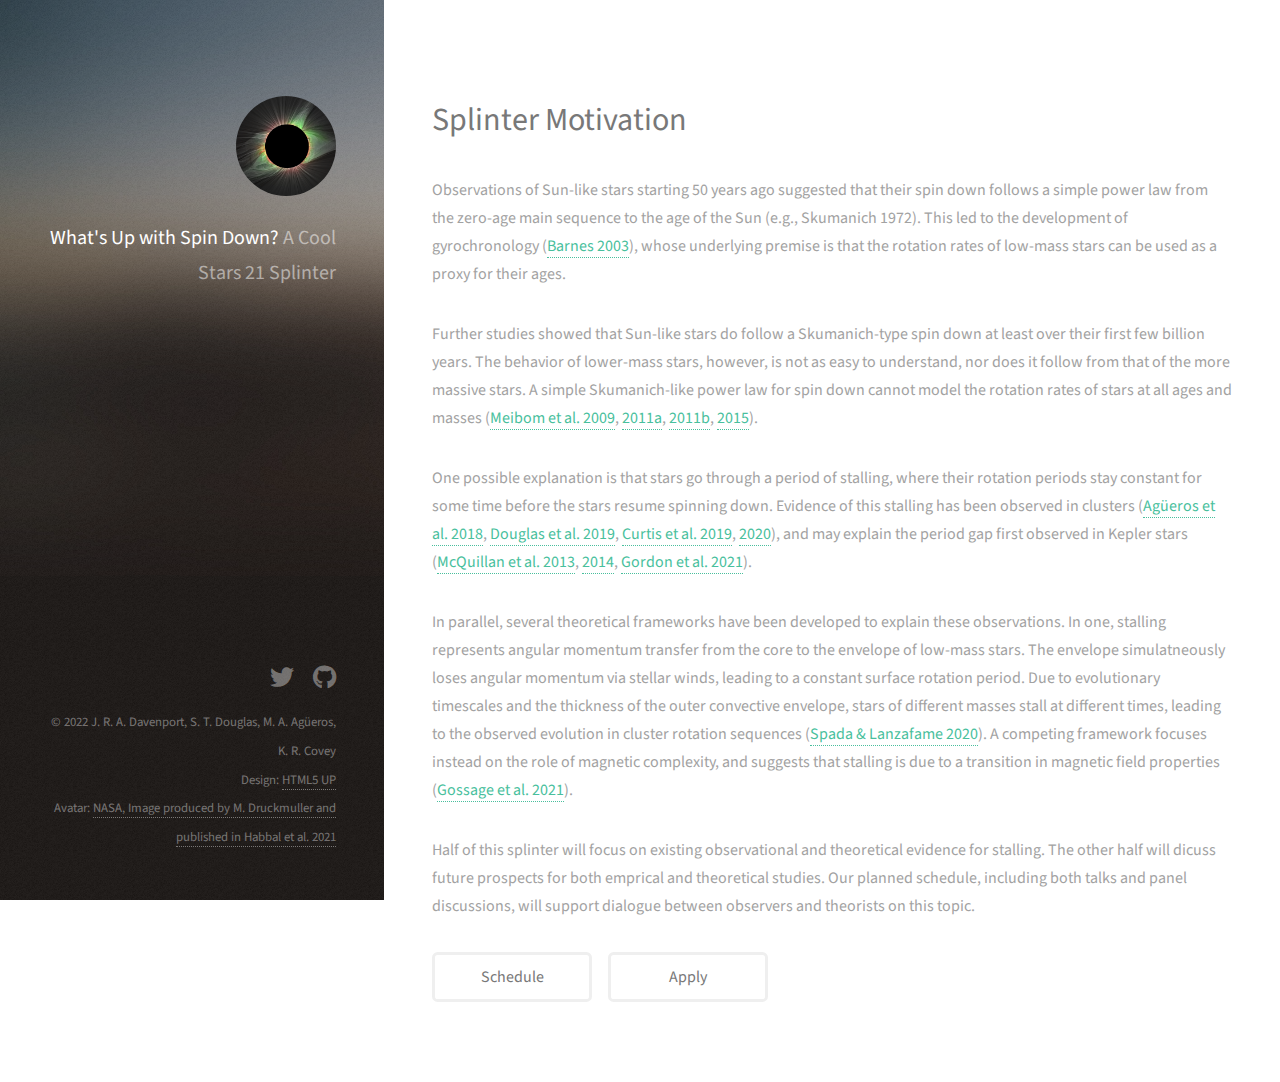
==== commit 99a8593e: "add link to google form" ====
--- a/motivation.html
+++ b/motivation.html
@@ -29,21 +29,22 @@
 				<!-- One -->
 					<section id="one">
 						<header class="major">
-							<h2>"Motivation" </h2>
+							<h2>Splinter Motivation </h2>
 						</header>
 						<p>
-                            Observations of Sun-like stars starting 50 years ago suggested that their spin down follows a simple power law from the zero-age main sequence to the age of the Sun (e.g., Skumanich 1972). This led to the development of gyrochronology (Barnes 2003), whose underlying premise is that the rotation rates of low-mass stars can be used as a proxy for their ages.
+                            Observations of Sun-like stars starting 50 years ago suggested that their spin down follows a simple power law from the zero-age main sequence to the age of the Sun (e.g., Skumanich 1972). This led to the development of gyrochronology
+							(<a href="http://adsabs.harvard.edu/abs/2003ApJ...586..464B">Barnes 2003</a>), whose underlying premise is that the rotation rates of low-mass stars can be used as a proxy for their ages.
                             <!-- Ages of low-mass stars derived via other methods are highly uncertain, given their long main-sequence lifetimes. -->
                             </p>
                             <p>
                             Further studies showed that Sun-like stars do follow a Skumanich-type spin down at least over their first few billion years. The behavior of lower-mass stars, however, is not as easy to understand, nor does it follow from that of the more massive stars.
-                            A simple Skumanich-like power law for spin down cannot model the rotation rates of stars at all ages and masses (Meibom et al. 2009, 2011a, 2011b, 2015).
+                            A simple Skumanich-like power law for spin down cannot model the rotation rates of stars at all ages and masses (<a href="http://adsabs.harvard.edu/abs/2009ApJ...695..679M">Meibom et al. 2009</a>, <a href="http://adsabs.harvard.edu/abs/2011ApJ...733L...9M">2011a</a>, <a href="http://adsabs.harvard.edu/abs/2011ApJ...733..115M">2011b</a>, <a href="http://adsabs.harvard.edu/abs/2015Natur.517..589M">2015</a>).
                             <!-- A single power law cannot simultaneously account for the evolution of solar-mass and lower-mass stars from the age of the Pleiades (~125 Myr) to that of the Hyades (~700 Myr; Meibom et al. 2009, 2011a). Furthermore, the shape of the slow-rotator sequence changes dramatically from what is observed in younger open clusters to that seen in older clusters (1-2.5 Gyr; Meibom et al. 2011b, 2015). These studies established clearly that  -->
                         </p>
                         <p>
                             One possible explanation is that stars go through a period of stalling, where their rotation periods stay constant for some time before the stars resume spinning down.
-                            Evidence of this stalling has been observed in clusters (Agüeros et al. 2018, Douglas et al. 2019, Curtis et al. 2019, 2020),
-                            and may explain the period gap first observed in Kepler stars (McQuillan et al. 2013, 2014, Gordon et al. 2021).
+                            Evidence of this stalling has been observed in clusters (<a href="https://ui.adsabs.harvard.edu/abs/2018ApJ...862...33A/abstract">Agüeros et al. 2018</a>, <a href="https://ui.adsabs.harvard.edu/abs/2019ApJ...879..100D">Douglas et al. 2019</a>, <a href="https://ui.adsabs.harvard.edu/abs/2019ApJ...879...49C">Curtis et al. 2019</a>, <a href="https://ui.adsabs.harvard.edu/abs/2020arXiv201002272C">2020</a>),
+                            and may explain the period gap first observed in Kepler stars (<a href="http://adsabs.harvard.edu/abs/2013MNRAS.432.1203M">McQuillan et al. 2013</a>, <a href="http://adsabs.harvard.edu/abs/2014ApJS..211...24M">2014</a>, <a href="https://ui.adsabs.harvard.edu/abs/2021ApJ...913...70G">Gordon et al. 2021</a>).
                             <!-- Half of this splinter will focus on the existing observational evidence for stalling, as well as potential future observations of older and/or low-mass stars.  -->
                             <!-- Recent analyses of Kepler/K2 observations of cluster stars show that solar-mass stars spin down continuously from the age of the Hyades and Praesepe (~700 Myr) to at least 1-1.3 Gyr, the age of NGC 6811 and NGC 752.
                             In contrast, lower mass stars (e.g., K dwarfs) have approximately constant rotation periods over the same timespan (Agüeros et al. 2018, Douglas et al. 2019, Curtis et al. 2019).
@@ -55,8 +56,8 @@
                             In one, stalling represents angular momentum transfer from the core to the envelope of low-mass stars.
                             The envelope simulatneously loses angular momentum via stellar winds, leading to a constant surface rotation period.
                             Due to evolutionary timescales and the thickness of the outer convective envelope, stars of different masses stall at different times,
-                            leading to the observed evolution in cluster rotation sequences (Spada & Lanzafame 2019).
-                            A competing framework focuses instead on the role of magnetic complexity, and suggests that stalling is due to a transition in magnetic field properties (Gossage et al. 2020).
+                            leading to the observed evolution in cluster rotation sequences (<a href="https://ui.adsabs.harvard.edu/abs/2020A&A...636A..76S">Spada & Lanzafame 2020</a>).
+                            A competing framework focuses instead on the role of magnetic complexity, and suggests that stalling is due to a transition in magnetic field properties (<a href="https://ui.adsabs.harvard.edu/abs/2021ApJ...912...65G">Gossage et al. 2021</a>).
                             <!-- The second half of our proposed splinter will focus on theoretical explanations for stalling, implications for our understanding of the Sun’s past and future rotation & activity (and thus also for Earth’s past + future habitability), and future prospects for modeling this phenomenon in light of additional complicating factors (e.g., metallicity). -->
                         </p>
                         <p>
@@ -65,8 +66,8 @@
                             Our planned schedule, including both talks and panel discussions, will support dialogue between observers and theorists on this topic.
 						</p>
 						<ul class="actions">
-                            <li><a href="schedule.html" class="button">Schedule</a></li>
-							<li><a href="#" class="button">Apply</a></li>
+              <li><a href="schedule.html" class="button">Schedule</a></li>
+							<li><a href="https://forms.gle/pEx6KfjAoV55SPoY7" class="button">Apply</a></li>
 						</ul>
 					</section>
 
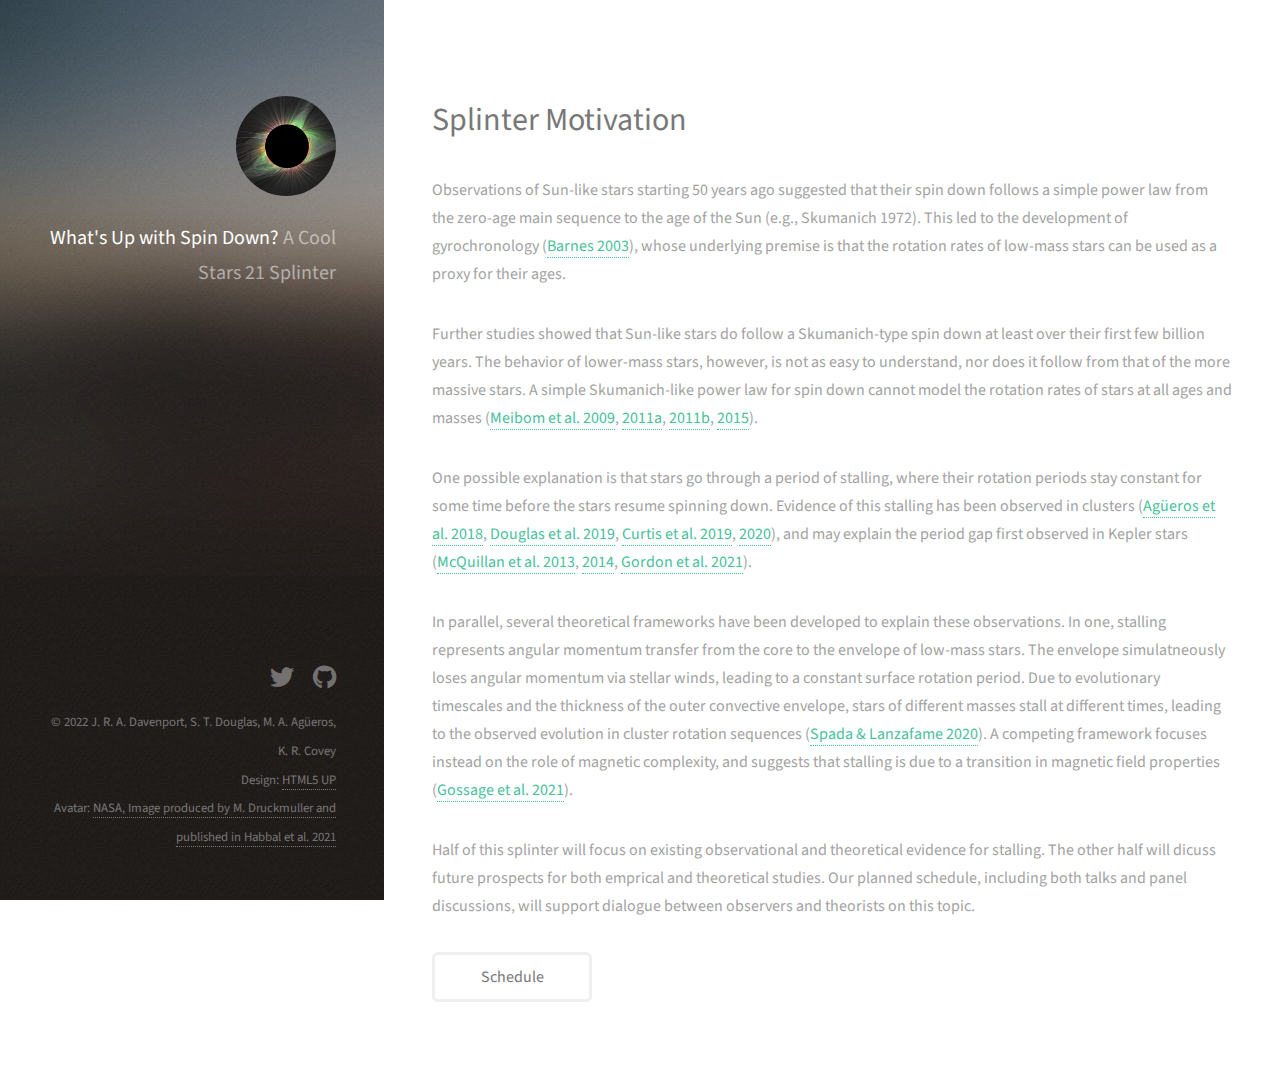
==== commit 447090b0: "add speaker schedule" ====
--- a/motivation.html
+++ b/motivation.html
@@ -67,7 +67,7 @@
 						</p>
 						<ul class="actions">
               <li><a href="schedule.html" class="button">Schedule</a></li>
-							<li><a href="https://forms.gle/pEx6KfjAoV55SPoY7" class="button">Apply</a></li>
+							<!-- <li><a href="https://forms.gle/pEx6KfjAoV55SPoY7" class="button">Apply</a></li> -->
 						</ul>
 					</section>
 
